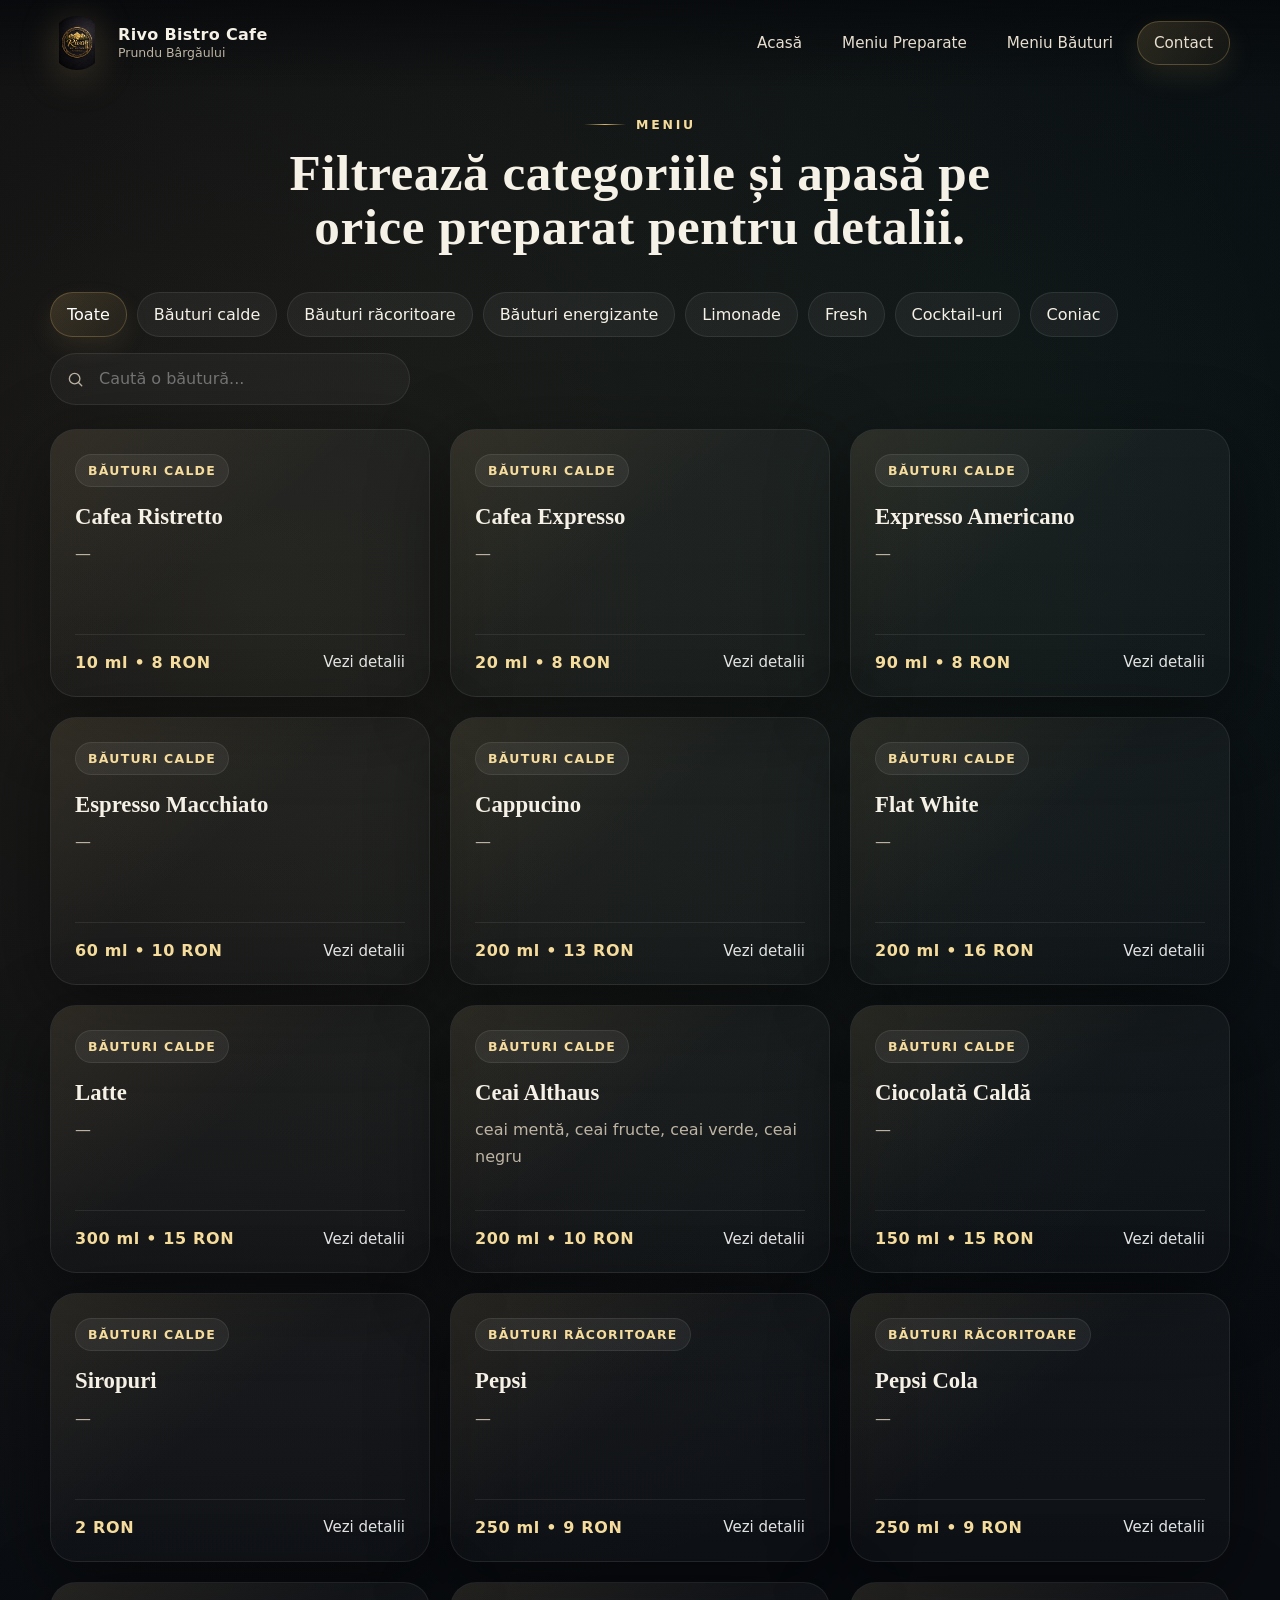
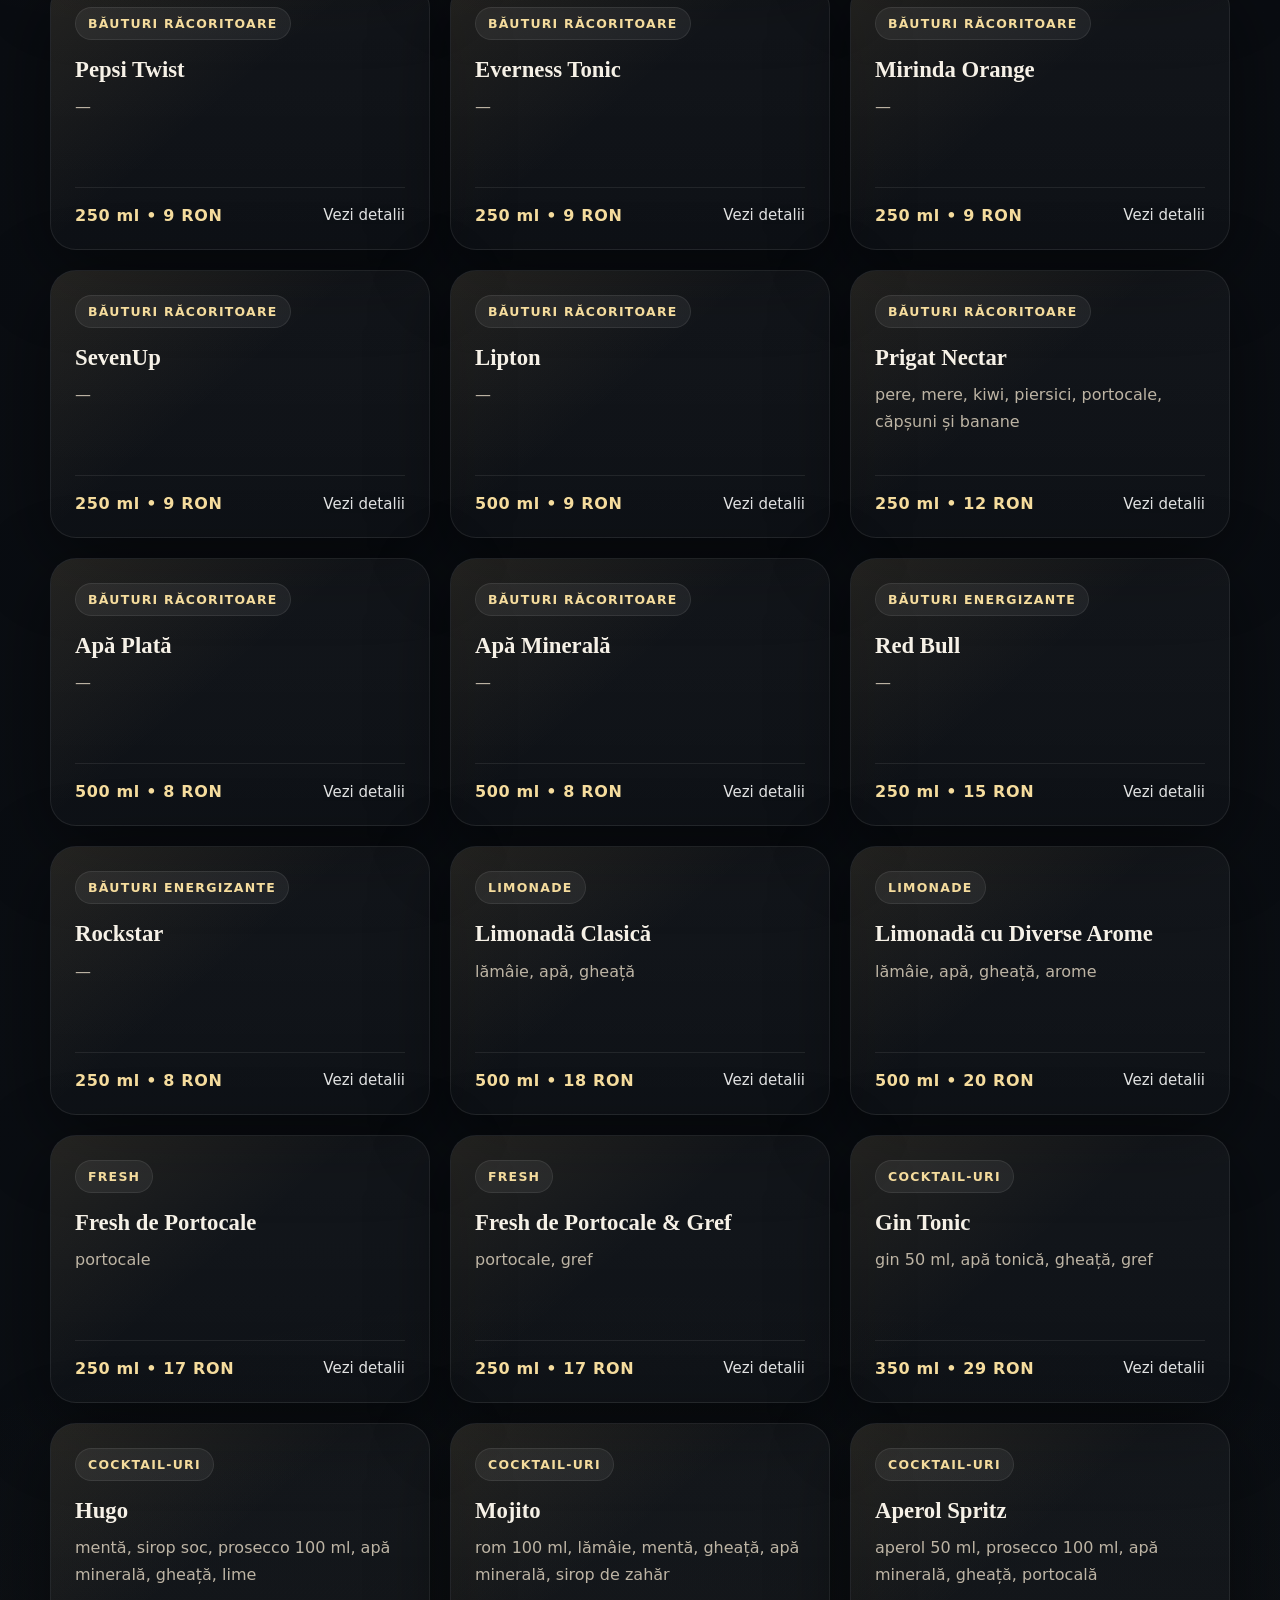
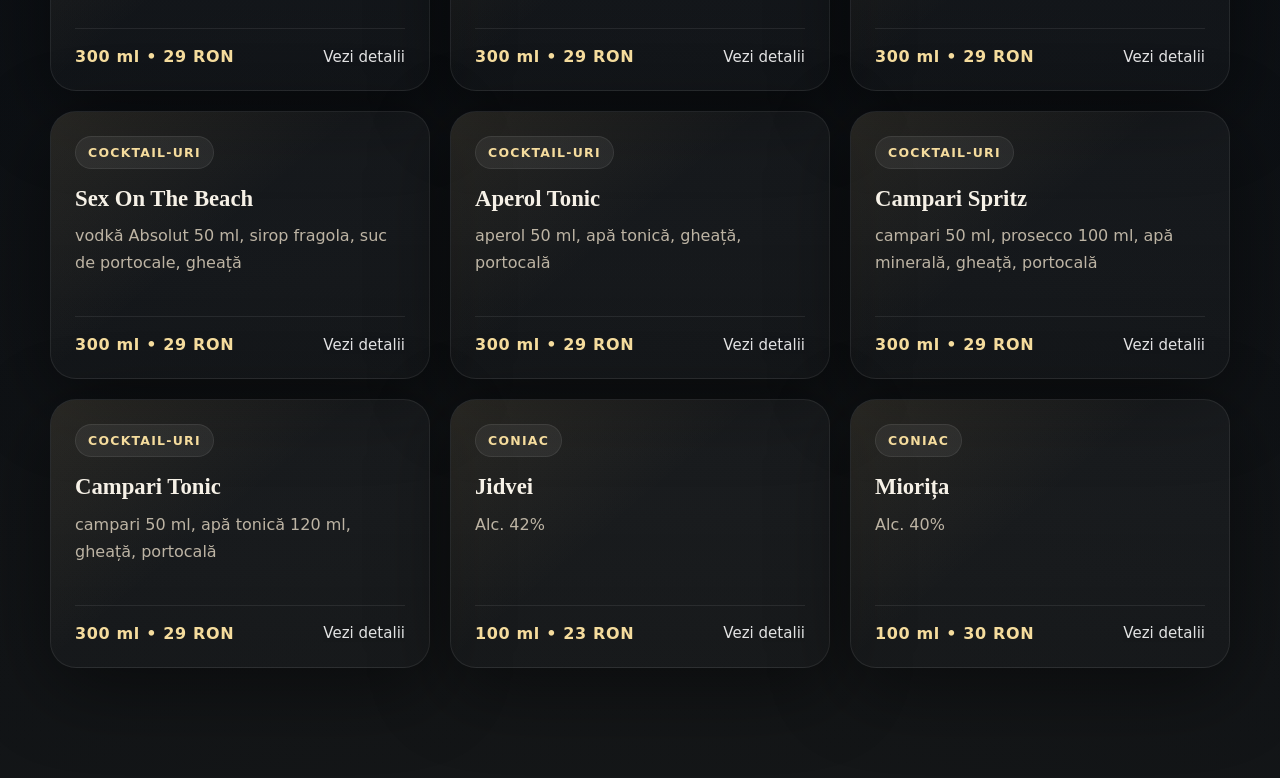
==== drinks-menu.html @ 45eb8d9e "Varianta noua" ====
<!DOCTYPE html>
<html lang="ro">
<head>
  <meta charset="UTF-8" />
  <meta name="viewport" content="width=device-width, initial-scale=1.0" />
  <title>Meniu Băuturi | Rivo Bistro Cafe</title>
  <link rel="stylesheet" href="style.css" />
</head>
<body>

    <header id="header">
        <div class="nav">
          <a href="#home" class="brand">
            <img src="Logo.png" alt="Rivo Bistro Cafe" />
            <div class="brand-text">
              <strong>Rivo Bistro Cafe</strong>
              <span>Prundu Bârgăului</span>
            </div>
          </a>
    
          <button class="menu-toggle" id="menuToggle" aria-label="Deschide meniul" type="button">
            <span></span><span></span><span></span>
          </button>
    
          <nav class="nav-links" id="navLinks">
            <a href="index.html">Acasă</a>
            <a href="food-menu.html">Meniu Preparate</a>
            <a href="drinks-menu.html">Meniu Băuturi</a>
            <a href="index.html#contact" class="cta">Contact</a>
          </nav>
        </div>
      </header>

  <main>
    <section class="section" id="drinks_menu">
      <div class="container">
        <div class="section-head">
          <span class="eyebrow">Meniu</span>
          <h2>Filtrează categoriile și apasă pe orice preparat pentru detalii.</h2>
        </div>

        <div class="menu-toolbar">
          <div class="filters" id="filters"></div>

          <label class="search" for="searchInput">
            <svg viewBox="0 0 24 24" fill="none" aria-hidden="true">
              <path
                d="M21 21l-4.35-4.35m1.85-5.15a7 7 0 11-14 0 7 7 0 0114 0z"
                stroke="currentColor"
                stroke-width="1.8"
                stroke-linecap="round"
              />
            </svg>
            <input id="searchInput" type="search" placeholder="Caută o băutură..." />
          </label>
        </div>

        <div class="menu-grid" id="drinksMenuGrid"></div>
      </div>
    </section>
  </main>

  <div class="overlay" id="menuOverlay" aria-hidden="true">
    <div class="modal">
      <button class="close" id="closeMenuOverlay" aria-label="Închide" type="button">✕</button>
      <div id="modalContent"></div>
    </div>
  </div>

  <script src="drinks-menu.js"></script>
</body>
</html>
---- style.css ----
:root{
  --bg:#090b0f;
  --bg-2:#0f1419;
  --card:rgba(20,24,31,.65);
  --card-2:rgba(255,255,255,.05);
  --text:#f6f1e7;
  --muted:#bdb4a4;
  --gold:#d8b36a;
  --gold-2:#f5dc9d;
  --gold-3:#8f6b2c;
  --green:#10241f;
  --emerald:#1d5b4a;
  --line:rgba(255,255,255,.09);
  --shadow:0 20px 80px rgba(0,0,0,.45);
  --radius:24px;
  --container:min(1180px, calc(100vw - 32px));
  --ease:cubic-bezier(.2,.8,.2,1);
}

*{box-sizing:border-box}
html{scroll-behavior:smooth}
body{
  margin:0;
  font-family:Inter, ui-sans-serif, system-ui, -apple-system, BlinkMacSystemFont, "Segoe UI", sans-serif;
  color:var(--text);
  background:
    radial-gradient(circle at 20% 15%, rgba(216,179,106,.10), transparent 30%),
    radial-gradient(circle at 80% 12%, rgba(29,91,74,.12), transparent 28%),
    radial-gradient(circle at 50% 120%, rgba(216,179,106,.08), transparent 40%),
    linear-gradient(180deg, #090b0f 0%, #0a0d12 40%, #0b0f14 100%);
  overflow-x:hidden;
}

a{color:inherit;text-decoration:none}
img{display:block;max-width:100%}
button,input{font:inherit}

.container{width:var(--container);margin:0 auto}
.section{padding:110px 0;position:relative}
.eyebrow{
  display:inline-flex;align-items:center;gap:10px;
  letter-spacing:.22em;text-transform:uppercase;
  color:var(--gold-2);font-size:.78rem;font-weight:700;
}
.eyebrow::before{
  content:"";width:42px;height:1px;
  background:linear-gradient(90deg, transparent, var(--gold), transparent);
}
.section-head{
  max-width:760px;margin:0 auto 38px;text-align:center;
}
.section-head h2{
  margin:14px 0 12px;
  font-size:clamp(2rem, 4vw, 4rem);
  line-height:1.05;
  font-family:Georgia, "Times New Roman", serif;
  font-weight:700;
  letter-spacing:.01em;
}
.section-head p{
  margin:0;color:var(--muted);font-size:1.04rem;line-height:1.8;
}

#particles{
  position:fixed;inset:0;z-index:0;pointer-events:none;opacity:.9;
}

.noise{
  position:fixed;inset:0;pointer-events:none;z-index:1;opacity:.06;
  background-image:
    radial-gradient(circle at 20% 20%, rgba(255,255,255,.18) 0 1px, transparent 1px),
    radial-gradient(circle at 80% 80%, rgba(255,255,255,.18) 0 1px, transparent 1px);
  background-size:18px 18px, 24px 24px;
  mix-blend-mode:soft-light;
}

.glow{
  position:fixed;inset:auto;pointer-events:none;z-index:1;filter:blur(60px);
  border-radius:50%;
  opacity:.28;
  animation:floatGlow 12s ease-in-out infinite;
}
.glow.g1{width:360px;height:360px;background:rgba(216,179,106,.22);top:60px;left:-60px}
.glow.g2{width:300px;height:300px;background:rgba(35,122,94,.20);top:180px;right:-40px;animation-delay:-5s}
.glow.g3{width:420px;height:420px;background:rgba(216,179,106,.12);bottom:-120px;left:40%}
@keyframes floatGlow{
  0%,100%{transform:translate3d(0,0,0) scale(1)}
  50%{transform:translate3d(0,-24px,0) scale(1.08)}
}

/* INTRO */
#intro{
  position:fixed;inset:0;z-index:9999;
  display:grid;place-items:center;
  background:
    radial-gradient(circle at 50% 40%, rgba(216,179,106,.16), transparent 28%),
    linear-gradient(180deg, rgba(6,8,11,.98), rgba(8,10,13,.98));
  transition:opacity .75s ease, visibility .75s ease;
  overflow:hidden;
}
#intro.hidden{opacity:0;visibility:hidden}
.intro-ring{
  position:absolute;width:56vmin;height:56vmin;border-radius:50%;
  border:1px solid rgba(216,179,106,.18);
  box-shadow:0 0 0 1px rgba(255,255,255,.03) inset, 0 0 80px rgba(216,179,106,.12);
  animation:ringPulse 2.2s ease-in-out infinite;
}
.intro-ring::before,.intro-ring::after{
  content:"";position:absolute;inset:14%;border-radius:50%;
  border:1px solid rgba(216,179,106,.14)
}
.intro-ring::after{inset:28%;border-color:rgba(216,179,106,.08)}
@keyframes ringPulse{
  0%,100%{transform:scale(.98);opacity:.8}
  50%{transform:scale(1.03);opacity:1}
}
.intro-grid{
  position:relative;
  width:min(56vmin, 520px);
  aspect-ratio:1;
  display:grid;
  grid-template-columns:repeat(9,1fr);
  gap:7px;
  transform-style:preserve-3d;
  perspective:1200px;
  z-index:2;
}
.cube{
  position:relative;
  border-radius:10px;
  background-image:url('Logo.png');
  background-size:900% 900%;
  background-position:var(--bx) var(--by);
  box-shadow:
    0 8px 28px rgba(0,0,0,.35),
    0 0 0 1px rgba(255,255,255,.06) inset,
    0 0 22px rgba(216,179,106,.16);
  transform:
    translate3d(var(--sx), var(--sy), var(--sz))
    rotateX(var(--rx)) rotateY(var(--ry))
    scale(.5);
  opacity:0;
  animation:cubeAssemble 1.35s var(--delay) var(--ease) forwards;
}
.cube::after{
  content:"";
  position:absolute;inset:0;border-radius:10px;
  background:linear-gradient(135deg, rgba(255,255,255,.18), transparent 45%, rgba(216,179,106,.18));
  mix-blend-mode:screen;
}
@keyframes cubeAssemble{
  0%{
    transform:
      translate3d(var(--sx), var(--sy), var(--sz))
      rotateX(var(--rx)) rotateY(var(--ry))
      scale(.45);
    opacity:0;
    filter:blur(8px);
  }
  60%{
    opacity:1;
    filter:blur(0);
  }
  100%{
    transform:translate3d(0,0,0) rotateX(0deg) rotateY(0deg) scale(1);
    opacity:1;
  }
}
.intro-copy{
  position:absolute;bottom:8vh;left:50%;transform:translateX(-50%);
  width:min(780px, calc(100vw - 32px));text-align:center;z-index:3;
}
.intro-copy h1{
  margin:14px 0 0;
  font-size:clamp(1.5rem, 2.6vw, 2.5rem);
  font-family:Georgia, serif;
  font-weight:600;
  letter-spacing:.02em;
}
.intro-copy p{
  margin:10px auto 0;max-width:650px;color:var(--muted);line-height:1.8
}

/* HEADER */
header{
  position:fixed;top:0;left:0;right:0;z-index:100;
  transition:all .4s ease;
  background:linear-gradient(180deg, rgba(6,8,11,.75), rgba(6,8,11,0));
}
header.scrolled{
  backdrop-filter:blur(18px);
  background:rgba(9,11,15,.72);
  border-bottom:1px solid rgba(255,255,255,.06);
  box-shadow:0 8px 40px rgba(0,0,0,.22);
}
.nav{
  width:var(--container);margin:0 auto;
  display:flex;align-items:center;justify-content:space-between;
  padding:16px 0;
}
.brand{
  display:flex;align-items:center;gap:14px;
}
.brand img{
  width:54px;height:54px;object-fit:contain;
  filter:drop-shadow(0 6px 18px rgba(216,179,106,.25));
  border-radius:50%;
}
.brand-text{
  display:flex;flex-direction:column;line-height:1.1
}
.brand-text strong{font-size:1rem;letter-spacing:.02em}
.brand-text span{font-size:.78rem;color:var(--muted);margin-top:3px}

.menu-toggle{
  display:none;background:none;border:none;color:var(--text);padding:0;cursor:pointer
}
.menu-toggle span{
  display:block;width:26px;height:2px;background:var(--text);margin:5px 0;border-radius:999px;transition:.3s
}

.nav-links{
  display:flex;align-items:center;gap:8px;flex-wrap:wrap;
}
.nav-links a{
  position:relative;padding:12px 16px;border-radius:999px;
  color:#e8dfd1;font-size:.95rem;
  transition:all .25s ease;
}
.nav-links a:hover,.nav-links a.active{
  color:#fff;background:rgba(255,255,255,.05)
}
.nav-links .cta{
  background:linear-gradient(135deg, rgba(216,179,106,.18), rgba(216,179,106,.05));
  border:1px solid rgba(216,179,106,.28);
  box-shadow:0 10px 28px rgba(216,179,106,.12);
}

/* HERO */
.hero{
  position:relative;min-height:100svh;display:flex;align-items:center;
  padding:120px 0 80px;z-index:2;overflow:hidden;
}
.hero-bg{
  position:absolute;inset:0;z-index:-2;overflow:hidden;
}
.hero-bg img{
  position:absolute;inset:0;width:100%;height:100%;object-fit:cover;
  filter:brightness(.42) saturate(1.05);
  transform:scale(1.08);
  animation:slowZoom 18s ease-in-out infinite alternate;
}
.hero-bg img.second{
  opacity:.42;mix-blend-mode:screen;
  animation:slowZoom2 24s ease-in-out infinite alternate;
}
@keyframes slowZoom{
  from{transform:scale(1.06) translate3d(0,0,0)}
  to{transform:scale(1.14) translate3d(0,-10px,0)}
}
@keyframes slowZoom2{
  from{transform:scale(1.12) translate3d(-20px,0,0)}
  to{transform:scale(1.2) translate3d(20px,-10px,0)}
}
.hero-overlay{
  position:absolute;inset:0;z-index:-1;
  background:
    linear-gradient(180deg, rgba(7,9,12,.35), rgba(7,9,12,.8) 55%, rgba(7,9,12,.98)),
    radial-gradient(circle at 70% 22%, rgba(216,179,106,.18), transparent 25%),
    radial-gradient(circle at 15% 35%, rgba(29,91,74,.25), transparent 30%);
}
.hero-grid{
  width:var(--container);margin:0 auto;
  display:grid;grid-template-columns:1.05fr .95fr;gap:30px;align-items:center;
}
.hero-card{
  position:relative;
  padding:38px;
  border-radius:32px;
  background:linear-gradient(180deg, rgba(10,12,16,.58), rgba(15,18,24,.72));
  border:1px solid rgba(255,255,255,.08);
  box-shadow:var(--shadow);
  backdrop-filter:blur(14px);
  overflow:hidden;
}
.hero-card::before{
  content:"";
  position:absolute;inset:0;
  background:
    linear-gradient(120deg, transparent 10%, rgba(255,255,255,.06) 30%, transparent 46%),
    radial-gradient(circle at top right, rgba(216,179,106,.18), transparent 32%);
  pointer-events:none;
}
.hero-badge{
  display:inline-flex;align-items:center;gap:10px;
  padding:10px 14px;border-radius:999px;
  background:rgba(255,255,255,.05);
  border:1px solid rgba(255,255,255,.08);
  color:var(--gold-2);
  letter-spacing:.14em;text-transform:uppercase;font-size:.75rem;font-weight:800;
}
.hero-title{
  margin:18px 0 14px;
  font-size:clamp(3.2rem, 8vw, 7rem);
  line-height:.92;
  font-family:Georgia, "Times New Roman", serif;
  font-weight:700;
  text-shadow:0 10px 30px rgba(0,0,0,.32);
}
.hero-title .gold{
  display:block;
  background:linear-gradient(180deg, #fff1ca 0%, #e3bc73 44%, #ab7d36 100%);
  -webkit-background-clip:text;background-clip:text;color:transparent;
  filter:drop-shadow(0 10px 24px rgba(216,179,106,.12));
}
.hero-lead{
  margin:0;color:#ddd1bf;line-height:1.85;font-size:1.07rem;max-width:760px
}
.hero-actions{
  display:flex;gap:14px;flex-wrap:wrap;margin-top:24px
}
.btn{
  position:relative;display:inline-flex;align-items:center;justify-content:center;gap:10px;
  min-height:52px;padding:0 22px;border-radius:999px;border:1px solid transparent;
  font-weight:700;letter-spacing:.02em;transition:all .3s var(--ease);
  overflow:hidden;
}
.btn::before{
  content:"";position:absolute;inset:-1px;
  background:linear-gradient(120deg, transparent 20%, rgba(255,255,255,.15), transparent 55%);
  transform:translateX(-130%);transition:transform .65s ease;
}
.btn:hover::before{transform:translateX(130%)}
.btn-gold{
  color:#1b1306;
  background:linear-gradient(135deg, #f3d99b, #d7ab56 55%, #8f6727);
  box-shadow:0 12px 30px rgba(216,179,106,.22);
}
.btn-ghost{
  background:rgba(255,255,255,.04);
  color:#fff;border-color:rgba(255,255,255,.10)
}
.btn:hover{transform:translateY(-3px)}

.hero-stats{
  display:grid;grid-template-columns:repeat(3,1fr);gap:14px;margin-top:28px
}
.stat{
  padding:18px;border-radius:20px;
  background:rgba(255,255,255,.04);
  border:1px solid rgba(255,255,255,.06);
}
.stat strong{display:block;color:var(--gold-2);margin-bottom:8px}
.stat span{display:block;color:var(--muted);line-height:1.65;font-size:.94rem}

.hero-side{
  display:grid;gap:18px;
}
.floating-panel{
  position:relative;min-height:220px;padding:22px;
  border-radius:28px;
  background:linear-gradient(180deg, rgba(16,21,27,.75), rgba(11,15,20,.8));
  border:1px solid rgba(255,255,255,.08);
  overflow:hidden;box-shadow:var(--shadow);
}
.floating-panel.large{min-height:350px}
.floating-panel img{
  position:absolute;inset:0;width:100%;height:100%;object-fit:cover;
  opacity:.88;filter:brightness(.68) saturate(1.05);
  transition:transform .8s ease;
}
.floating-panel:hover img{transform:scale(1.06)}
.floating-panel::after{
  content:"";position:absolute;inset:0;
  background:
    linear-gradient(180deg, transparent 25%, rgba(0,0,0,.75)),
    radial-gradient(circle at top right, rgba(216,179,106,.18), transparent 22%);
}
.panel-copy{
  position:relative;z-index:2;display:flex;flex-direction:column;justify-content:flex-end;height:100%
}
.panel-copy h3{
  margin:0 0 10px;font-size:1.8rem;font-family:Georgia, serif
}
.panel-copy p{margin:0;color:#ddcfba;line-height:1.75}

.scroll-indicator{
  position:absolute;left:50%;bottom:24px;transform:translateX(-50%);
  display:flex;flex-direction:column;align-items:center;gap:8px;
  color:var(--muted);font-size:.82rem;letter-spacing:.12em;text-transform:uppercase
}
.scroll-indicator i{
  display:block;width:1px;height:54px;background:linear-gradient(180deg, rgba(216,179,106,.9), transparent);
  animation:scrollPulse 1.5s ease-in-out infinite;
}
@keyframes scrollPulse{
  0%,100%{opacity:.4;transform:scaleY(.8)}
  50%{opacity:1;transform:scaleY(1)}
}

/* GLASS CARDS */
.grid-3{display:grid;grid-template-columns:repeat(3,1fr);gap:22px}
.glass{
  position:relative;padding:28px;border-radius:26px;
  background:linear-gradient(180deg, rgba(255,255,255,.04), rgba(255,255,255,.02));
  border:1px solid rgba(255,255,255,.08);
  box-shadow:var(--shadow);
  overflow:hidden;
  transition:transform .35s var(--ease), border-color .35s ease, box-shadow .35s ease;
  transform-style:preserve-3d;
}
.glass::before{
  content:"";position:absolute;inset:0;
  background:
    radial-gradient(circle at var(--mx,50%) var(--my,50%), rgba(255,255,255,.12), transparent 30%),
    linear-gradient(135deg, rgba(216,179,106,.12), transparent 38%);
  opacity:.8;pointer-events:none
}
.glass:hover{
  transform:translateY(-8px);
  border-color:rgba(216,179,106,.22);
  box-shadow:0 26px 80px rgba(0,0,0,.42), 0 0 0 1px rgba(216,179,106,.08) inset;
}
.glass .index{
  color:var(--gold-2);font-size:.9rem;font-weight:800;letter-spacing:.18em
}
.glass h3{
  margin:14px 0 10px;font-size:1.35rem;font-family:Georgia, serif
}
.glass p{margin:0;color:var(--muted);line-height:1.8}

/* SIGNATURE */
.signature-grid{
  display:grid;
  grid-template-columns:1.2fr .8fr .8fr .8fr;
  gap:20px;
}
.signature{
  position:relative;min-height:260px;padding:28px;border-radius:30px;
  overflow:hidden;border:1px solid rgba(255,255,255,.08);box-shadow:var(--shadow);
  background:linear-gradient(180deg, rgba(14,19,24,.78), rgba(10,13,17,.82));
  transition:transform .35s var(--ease), border-color .35s ease;
}
.signature:hover{transform:translateY(-8px);border-color:rgba(216,179,106,.26)}
.signature.big{grid-row:span 2;min-height:540px}
.signature img{
  position:absolute;inset:0;width:100%;height:100%;object-fit:cover;
  filter:brightness(.42) saturate(1.05);transition:transform 1s ease;
}
.signature:hover img{transform:scale(1.06)}
.signature::after{
  content:"";position:absolute;inset:0;
  background:
    linear-gradient(180deg, rgba(0,0,0,.08) 5%, rgba(0,0,0,.72) 100%),
    radial-gradient(circle at top right, rgba(216,179,106,.22), transparent 24%);
}
.signature .copy{
  position:relative;z-index:2;height:100%;display:flex;flex-direction:column;justify-content:flex-end
}
.tag{
  align-self:flex-start;
  padding:8px 12px;border-radius:999px;
  background:rgba(255,255,255,.06);
  border:1px solid rgba(255,255,255,.08);
  color:var(--gold-2);font-size:.78rem;font-weight:800;letter-spacing:.08em;text-transform:uppercase;
}
.signature h3{
  margin:14px 0 10px;font-size:2rem;font-family:Georgia, serif
}
.signature p{margin:0;color:#dfd2c0;line-height:1.8}
.signature strong{margin-top:16px;font-size:1.1rem;color:var(--gold-2)}

/* MENU */
.menu-toolbar{
  display:flex;gap:16px;align-items:center;justify-content:space-between;flex-wrap:wrap;
  margin-bottom:24px;
}
.filters{
  display:flex;gap:10px;flex-wrap:wrap;
}
.filters button{
  border:none;cursor:pointer;
  padding:12px 16px;border-radius:999px;
  background:rgba(255,255,255,.05);color:var(--text);
  border:1px solid rgba(255,255,255,.08);
  transition:.25s ease;
}
.filters button.active,.filters button:hover{
  background:linear-gradient(135deg, rgba(216,179,106,.18), rgba(216,179,106,.06));
  color:#fff;border-color:rgba(216,179,106,.26);
  box-shadow:0 10px 24px rgba(216,179,106,.10);
}
.search{
  position:relative;min-width:min(360px, 100%)
}
.search input{
  width:100%;height:52px;border-radius:999px;
  border:1px solid rgba(255,255,255,.08);
  background:rgba(255,255,255,.04);color:var(--text);
  padding:0 18px 0 48px;outline:none;
}
.search svg{
  position:absolute;left:16px;top:50%;transform:translateY(-50%);
  width:18px;height:18px;color:var(--muted)
}

.menu-grid{
  display:grid;
  grid-template-columns:repeat(3,1fr);
  gap:20px;
}
.menu-card{
  position:relative;padding:24px;border-radius:26px;cursor:pointer;
  background:linear-gradient(180deg, rgba(255,255,255,.04), rgba(255,255,255,.02));
  border:1px solid rgba(255,255,255,.08);
  box-shadow:var(--shadow);
  transition:transform .3s var(--ease), border-color .3s ease, box-shadow .3s ease;
  overflow:hidden;
}
.menu-card::before{
  content:"";position:absolute;inset:0;
  background:linear-gradient(140deg, rgba(216,179,106,.10), transparent 45%);
  opacity:.9;
}
.menu-card:hover{
  transform:translateY(-8px);
  border-color:rgba(216,179,106,.24);
  box-shadow:0 24px 70px rgba(0,0,0,.42);
}
.chip{
  position:relative;z-index:1;
  display:inline-flex;padding:8px 12px;border-radius:999px;
  background:rgba(255,255,255,.06);border:1px solid rgba(255,255,255,.08);
  color:var(--gold-2);font-size:.78rem;font-weight:700;text-transform:uppercase;letter-spacing:.1em;
}
.menu-card h3{
  position:relative;z-index:1;
  margin:16px 0 10px;font-size:1.42rem;font-family:Georgia, serif;line-height:1.2
}
.menu-card .desc{
  position:relative;z-index:1;color:var(--muted);line-height:1.7;min-height:76px
}
.menu-card .bottom{
  position:relative;z-index:1;
  display:flex;justify-content:space-between;align-items:center;gap:12px;
  margin-top:18px;padding-top:18px;border-top:1px solid rgba(255,255,255,.08)
}
.price{
  color:var(--gold-2);font-weight:800;letter-spacing:.04em
}
.price.muted{color:#dac79e}
.see{
  color:#fff;font-size:.94rem;opacity:.88
}

/* GALLERY */
.gallery-grid{
  display:grid;
  grid-template-columns:1.12fr .88fr;
  gap:20px;
}
.gallery-side{
  display:grid;gap:20px;
}
.gallery-item{
  position:relative;overflow:hidden;border-radius:30px;
  border:1px solid rgba(255,255,255,.08);
  box-shadow:var(--shadow);
  min-height:310px;cursor:pointer;
}
.gallery-item.tall{min-height:640px}
.gallery-item img{
  position:absolute;inset:0;width:100%;height:100%;object-fit:cover;
  transition:transform 1s ease, filter .5s ease;
  filter:brightness(.8);
}
.gallery-item:hover img{transform:scale(1.08);filter:brightness(.95)}
.gallery-item::after{
  content:"";position:absolute;inset:0;
  background:
    linear-gradient(180deg, transparent 30%, rgba(0,0,0,.82)),
    radial-gradient(circle at top right, rgba(216,179,106,.16), transparent 22%);
}
.gallery-caption{
  position:absolute;left:24px;right:24px;bottom:22px;z-index:2
}
.gallery-caption h3{
  margin:0 0 8px;font-size:1.55rem;font-family:Georgia, serif
}
.gallery-caption p{margin:0;color:#dfd2c0;line-height:1.7}

/* ===== RIVO 360 REAL VIEWER ===== */
.rivo360-shell{
  position:relative;
  border-radius:34px;
  overflow:hidden;
  border:1px solid rgba(255,255,255,.08);
  background:
    linear-gradient(180deg, rgba(255,255,255,.04), rgba(255,255,255,.02)),
    radial-gradient(circle at top right, rgba(216,179,106,.08), transparent 22%);
  box-shadow:0 30px 100px rgba(0,0,0,.42);
}

.rivo360-top{
  display:flex;
  justify-content:space-between;
  align-items:center;
  gap:18px;
  flex-wrap:wrap;
  padding:18px;
  border-bottom:1px solid rgba(255,255,255,.07);
  background:rgba(255,255,255,.03);
  backdrop-filter:blur(14px);
}

.rivo360-copy{
  display:flex;
  flex-direction:column;
  gap:6px;
}
.rivo360-copy strong{
  color:var(--gold-2);
  font-size:1rem;
  letter-spacing:.08em;
  text-transform:uppercase;
}
.rivo360-copy span{
  color:var(--muted);
  line-height:1.7;
}

.rivo360-controls{
  display:flex;
  flex-wrap:wrap;
  gap:10px;
}

.rivo360-scene,
.rivo360-mini{
  border:none;
  cursor:pointer;
  padding:12px 16px;
  border-radius:999px;
  color:var(--text);
  background:rgba(255,255,255,.05);
  border:1px solid rgba(255,255,255,.08);
  transition:.28s ease;
  font-weight:700;
}

.rivo360-scene:hover,
.rivo360-mini:hover,
.rivo360-scene.active,
.rivo360-mini.active{
  background:linear-gradient(135deg, rgba(216,179,106,.22), rgba(216,179,106,.08));
  border-color:rgba(216,179,106,.28);
  color:#fff;
  box-shadow:0 12px 24px rgba(216,179,106,.12);
}

.rivo360-stage{
  position:relative;
  height:620px;
  background:#050607;
  overflow:hidden;
}

#rivo360Canvas{
  position:absolute;
  inset:0;
}

#rivo360Canvas canvas{
  width:100% !important;
  height:100% !important;
  display:block;
}

.rivo360-vignette{
  position:absolute;
  inset:0;
  pointer-events:none;
  background:
    radial-gradient(circle at center, transparent 40%, rgba(0,0,0,.22) 75%, rgba(0,0,0,.55) 100%),
    linear-gradient(180deg, rgba(0,0,0,.18), transparent 22%, transparent 75%, rgba(0,0,0,.3));
  z-index:2;
}

.rivo360-shine{
  position:absolute;
  inset:-20%;
  pointer-events:none;
  z-index:2;
  background:
    linear-gradient(115deg, transparent 35%, rgba(255,255,255,.08) 48%, transparent 60%);
  animation:rivo360Sweep 7s ease-in-out infinite;
  mix-blend-mode:screen;
}

@keyframes rivo360Sweep{
  0%{transform:translateX(-40%)}
  100%{transform:translateX(35%)}
}

.rivo360-loader{
  position:absolute;
  inset:0;
  z-index:4;
  display:flex;
  flex-direction:column;
  align-items:center;
  justify-content:center;
  gap:18px;
  background:
    radial-gradient(circle at center, rgba(216,179,106,.12), transparent 26%),
    rgba(6,8,11,.78);
  backdrop-filter:blur(10px);
  opacity:0;
  visibility:hidden;
  transition:.35s ease;
}

.rivo360-loader.show{
  opacity:1;
  visibility:visible;
}

.rivo360-loader-ring{
  width:74px;
  height:74px;
  border-radius:50%;
  border:2px solid rgba(216,179,106,.16);
  border-top-color:rgba(216,179,106,.88);
  box-shadow:0 0 30px rgba(216,179,106,.16);
  animation:rivo360Spin 1s linear infinite;
}

@keyframes rivo360Spin{
  to{transform:rotate(360deg)}
}

.rivo360-loader span{
  color:#f1e6d2;
  letter-spacing:.08em;
  text-transform:uppercase;
  font-size:.84rem;
  font-weight:700;
}

.rivo360-hint{
  position:absolute;
  left:18px;
  bottom:18px;
  z-index:3;
  padding:10px 14px;
  border-radius:999px;
  background:rgba(7,10,14,.55);
  border:1px solid rgba(255,255,255,.08);
  color:#e7d8bc;
  font-size:.82rem;
  letter-spacing:.08em;
  text-transform:uppercase;
  backdrop-filter:blur(10px);
}

/* CONTACT */
.contact-wrap{
  display:grid;grid-template-columns:1fr 1fr;gap:20px;
}
.contact-card{
  padding:28px;border-radius:28px;
  background:linear-gradient(180deg, rgba(255,255,255,.04), rgba(255,255,255,.02));
  border:1px solid rgba(255,255,255,.08);box-shadow:var(--shadow);
}
.contact-card h3{
  margin:0 0 16px;font-size:1.55rem;font-family:Georgia, serif
}
.contact-list{display:grid;gap:14px}
.contact-row{
  padding:16px 18px;border-radius:20px;background:rgba(255,255,255,.03);
  border:1px solid rgba(255,255,255,.06);
}
.contact-row strong{display:block;color:var(--gold-2);margin-bottom:6px}
.contact-row span{color:var(--muted);line-height:1.7}
.hours{
  display:grid;grid-template-columns:1fr auto;gap:10px;color:var(--muted)
}

footer{
  padding:30px 0 50px;color:var(--muted);position:relative;z-index:2
}
footer .container{
  padding-top:24px;border-top:1px solid rgba(255,255,255,.08);
  display:flex;justify-content:space-between;gap:14px;flex-wrap:wrap;
}

/* MODAL + LIGHTBOX */
.overlay{
  position:fixed;inset:0;z-index:300;
  display:grid;place-items:center;
  background:rgba(4,6,8,.72);
  backdrop-filter:blur(12px);
  opacity:0;visibility:hidden;transition:.35s ease;
  padding:18px;
}
.overlay.open{opacity:1;visibility:visible}
.modal{
  position:relative;
  width:min(760px, calc(100vw - 24px));
  max-height:min(88vh, 900px);
  overflow:auto;
  padding:28px;border-radius:30px;
  background:linear-gradient(180deg, rgba(16,19,25,.98), rgba(10,13,18,.98));
  border:1px solid rgba(255,255,255,.08);
  box-shadow:0 30px 100px rgba(0,0,0,.5);
  transform:translateY(16px) scale(.98);
  transition:.35s var(--ease);
}
.overlay.open .modal{transform:translateY(0) scale(1)}
.close{
  position:absolute;top:16px;right:16px;
  width:44px;height:44px;border:none;border-radius:50%;
  background:rgba(255,255,255,.06);color:#fff;cursor:pointer;
  border:1px solid rgba(255,255,255,.08)
}
.modal .meta{
  display:flex;gap:10px;flex-wrap:wrap;margin-bottom:16px
}
.modal .meta span{
  padding:8px 12px;border-radius:999px;
  background:rgba(255,255,255,.05);border:1px solid rgba(255,255,255,.07);
  color:var(--gold-2);font-size:.82rem;font-weight:700;letter-spacing:.08em;text-transform:uppercase;
}
.modal h3{
  margin:0 0 12px;font-size:2.2rem;font-family:Georgia, serif
}
.modal p{margin:0;color:var(--muted);line-height:1.9}
.ingredients{
  display:flex;flex-wrap:wrap;gap:10px;margin-top:22px
}
.ingredients span{
  padding:10px 12px;border-radius:999px;
  background:rgba(255,255,255,.04);border:1px solid rgba(255,255,255,.07)
}

.lightbox-box{
  position:relative;
  width:min(1100px, calc(100vw - 24px));height:min(84vh, 820px)
}
.lightbox-box img{
  width:100%;height:100%;object-fit:cover;border-radius:30px;
  border:1px solid rgba(255,255,255,.08);box-shadow:0 30px 100px rgba(0,0,0,.45);
}

/* REVEAL */
.reveal{
  opacity:0;transform:translateY(28px) scale(.98);
  transition:opacity .8s var(--ease), transform .8s var(--ease);
}
.reveal.show{opacity:1;transform:none}

/* RESPONSIVE */
@media (max-width: 1100px){
  .hero-grid,
  .contact-wrap,
  .gallery-grid,
  .signature-grid{grid-template-columns:1fr}
  .signature.big{min-height:380px}
  .grid-3,.menu-grid{grid-template-columns:repeat(2,1fr)}
  .hero-stats{grid-template-columns:1fr}
}

@media (max-width: 760px){
  .section{padding:86px 0}
  .nav{
    padding:14px 0;
  }
  .menu-toggle{display:block}
  .nav-links{
    position:absolute;left:16px;right:16px;top:78px;
    display:grid;gap:8px;padding:12px;border-radius:24px;
    background:rgba(11,14,19,.95);
    border:1px solid rgba(255,255,255,.08);
    backdrop-filter:blur(18px);
    opacity:0;visibility:hidden;transform:translateY(-8px);
    transition:.3s ease;
  }
  .nav-links.open{opacity:1;visibility:visible;transform:none}
  .nav-links a{padding:14px 16px}
  .hero-card,.floating-panel,.contact-card,.modal{padding:22px}
  .hero-title{font-size:clamp(2.6rem, 12vw, 4.3rem)}
  .grid-3,.menu-grid{grid-template-columns:1fr}
  .search{min-width:100%}
  .gallery-item.tall{min-height:380px}
  .intro-grid{width:min(72vmin, 360px);gap:5px}
  .rivo360-stage{height:420px}
  .rivo360-top{padding .rivo360-top{padding:14px}
  .rivo360-controls{gap:8px}
  .rivo360-scene,
  .rivo360-mini{
    padding:10px 13px;
    font-size:.9rem;
  }
  .rivo360-hint{
    left:12px;
    right:12px;
    bottom:12px;
    text-align:center;
    border-radius:18px;
  }
}}

.menu-grid .signature {
  position: relative;
  width: 560px;
  min-height: 420px;
  overflow: hidden;
  border-radius: 24px;
}

.menu-grid .signature a {
  display: block;
  width: 100%;
  height: 100%;
  text-decoration: none;
  color: inherit;
}

.menu-grid .signature img {
  width: 100%;
  height: 420px;
  object-fit: cover;
  display: block;
  border-radius: 24px;
}

.menu-grid .signature .copy {
  position: absolute;
  bottom: 180px;
  left: 200px;
  z-index: 2;
}
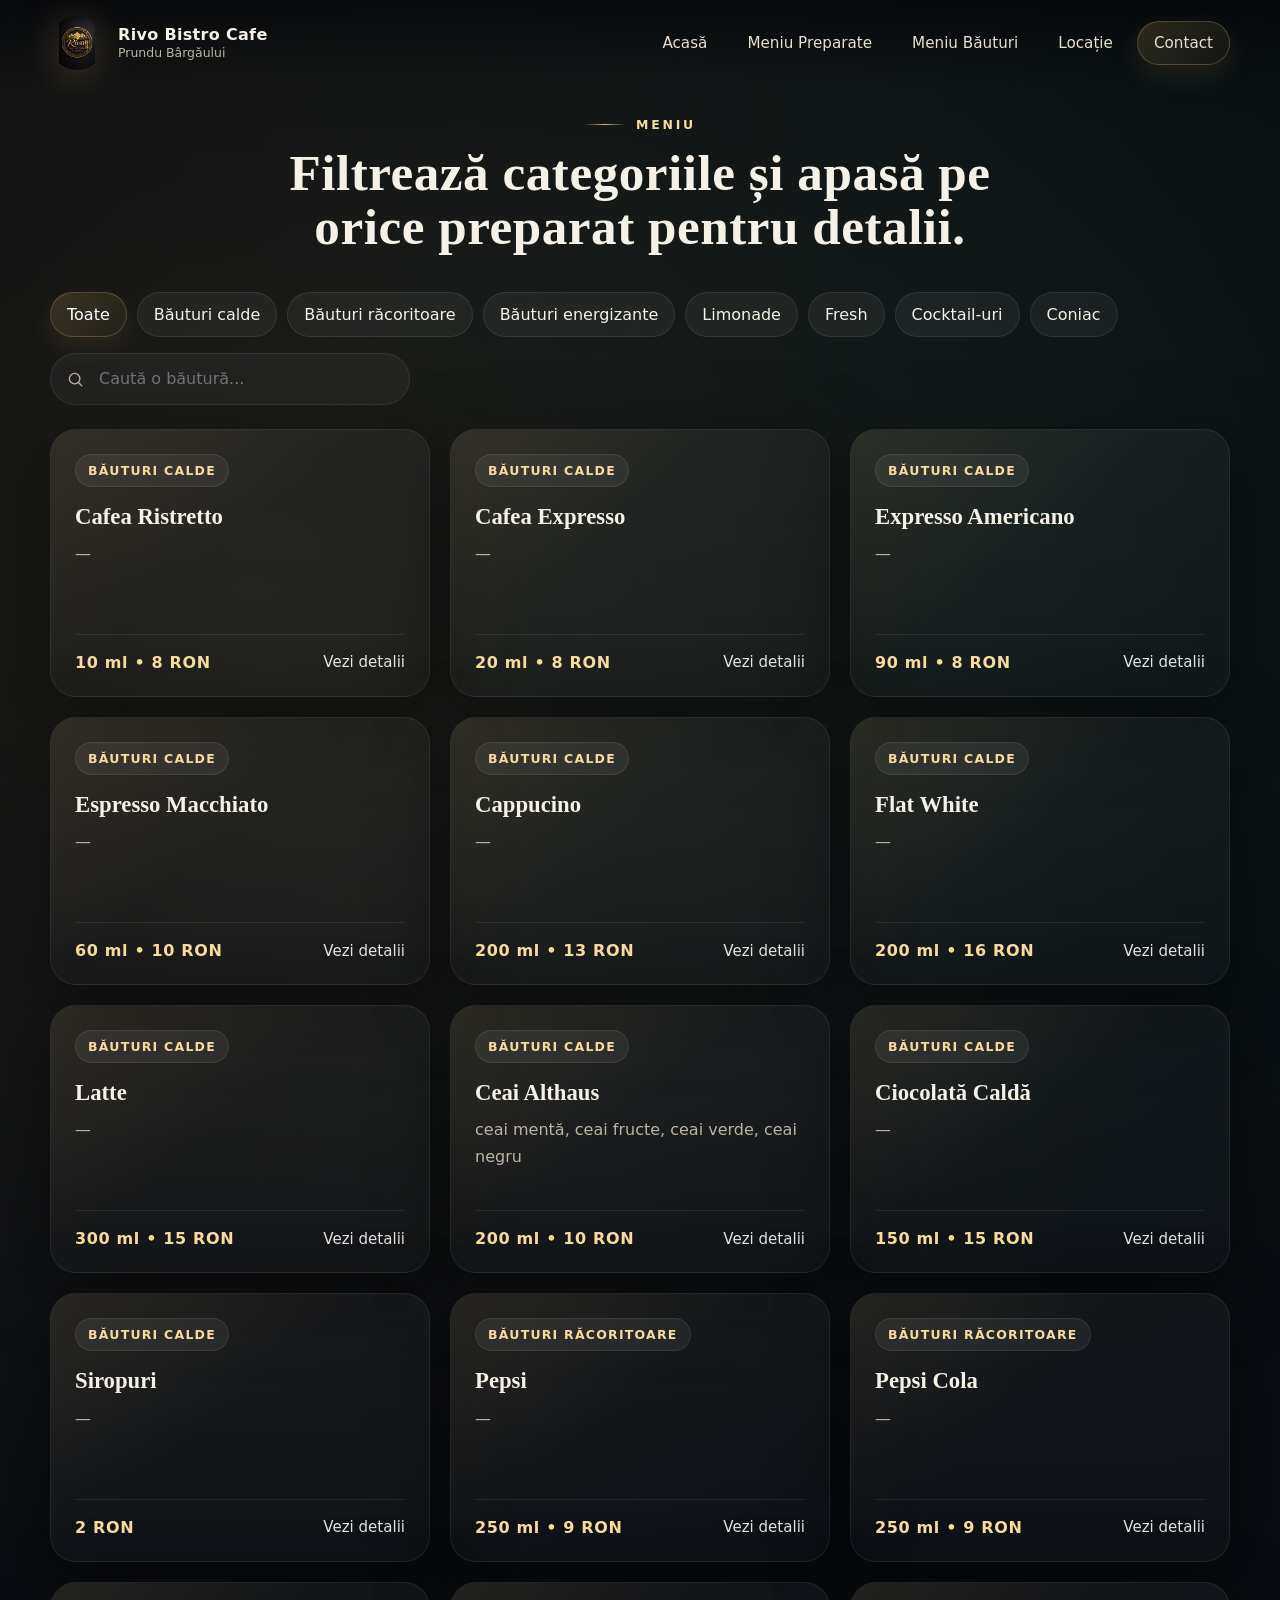
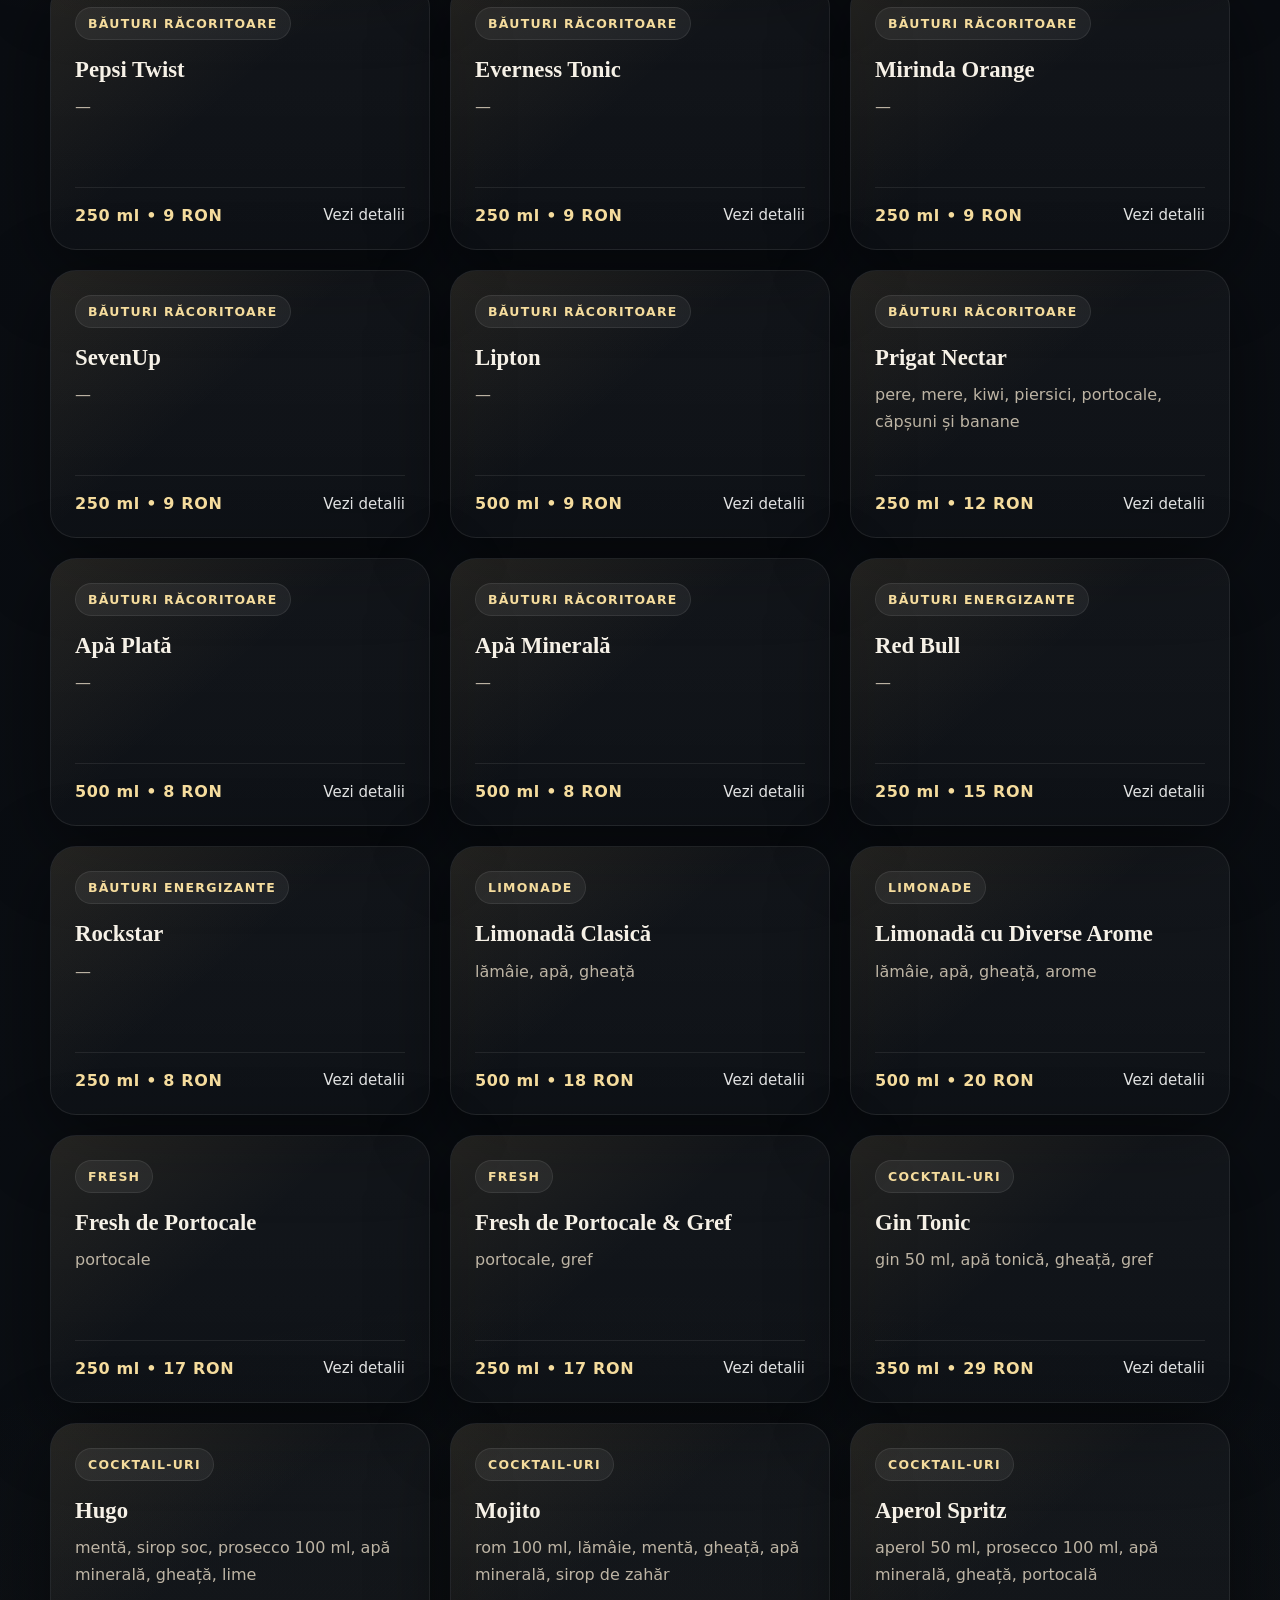
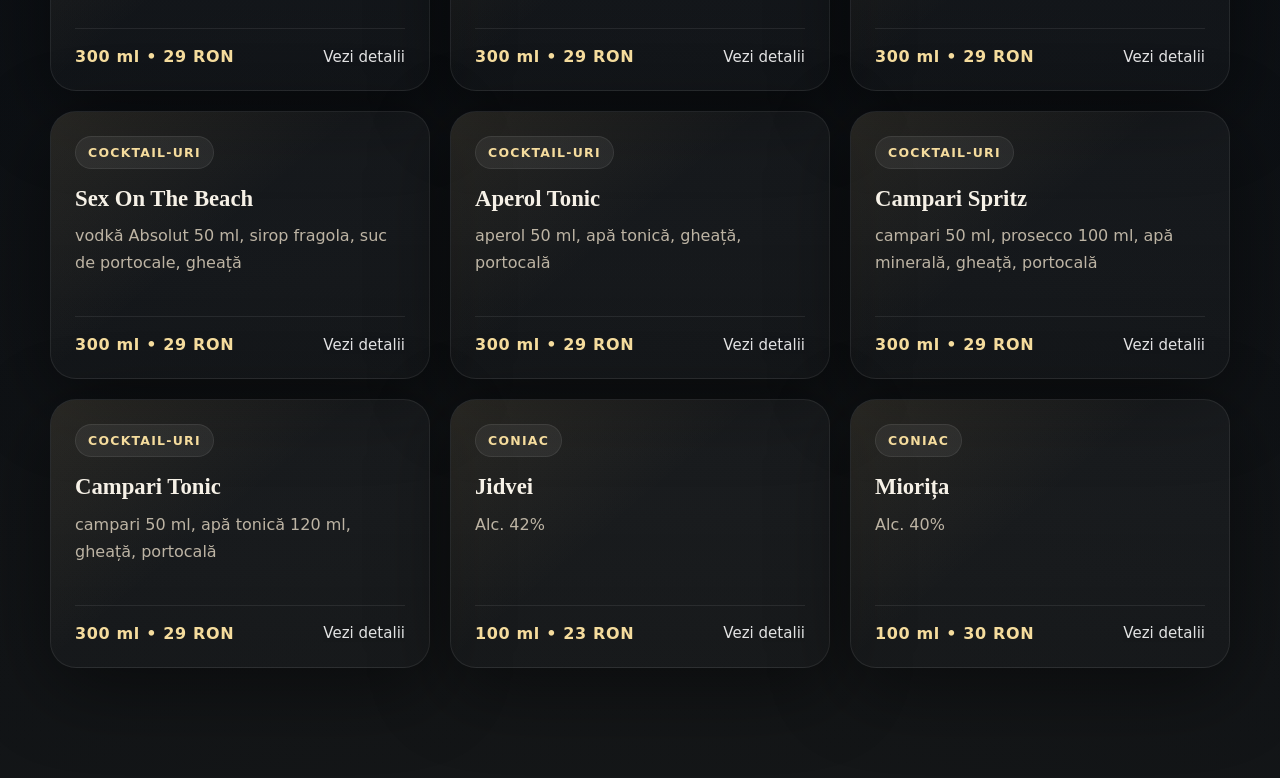
==== commit 0dd8adb6: "Add Location" ====
--- a/drinks-menu.html
+++ b/drinks-menu.html
@@ -26,6 +26,7 @@
             <a href="index.html">Acasă</a>
             <a href="food-menu.html">Meniu Preparate</a>
             <a href="drinks-menu.html">Meniu Băuturi</a>
+            <a href="index.html#locatie">Locație</a>
             <a href="index.html#contact" class="cta">Contact</a>
           </nav>
         </div>
--- a/style.css
+++ b/style.css
@@ -940,3 +940,16 @@
   left: 200px;
   z-index: 2;
 }
+.location-map {
+  position: relative;
+  height: 620px;
+  overflow: hidden;
+  border-radius: 0 0 34px 34px;
+}
+
+.location-map iframe {
+  width: 100%;
+  height: 100%;
+  border: 0;
+  display: block;
+}
